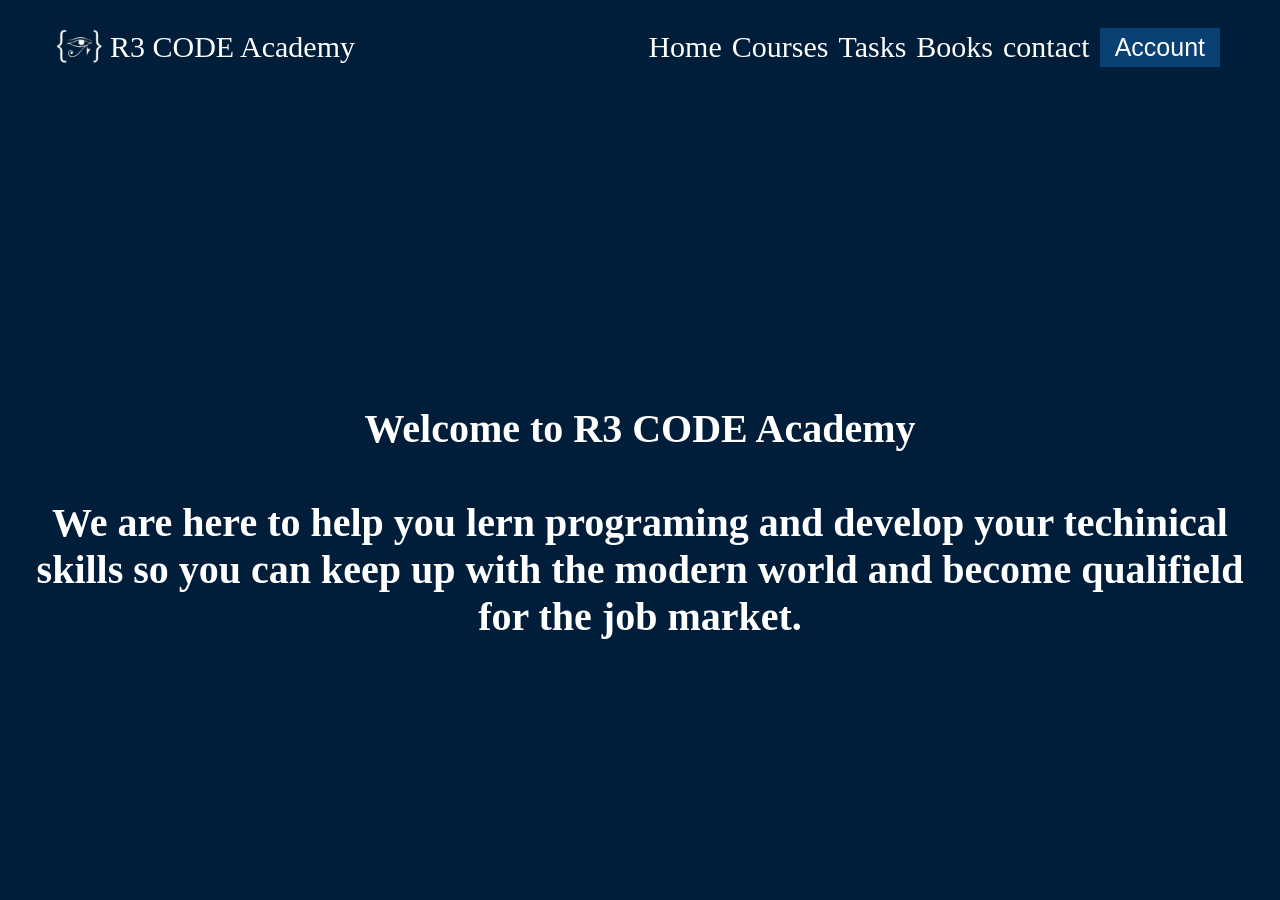
==== HTML/index.html @ 92462813 "Update styles and improve navigation button size" ====
<!DOCTYPE html>
<html lang="en">

<head>
    <meta charset="UTF-8">
    <meta name="viewport" content="width=device-width, initial-scale=1.0">
    <link rel="stylesheet" href="/CSS/style.css">
    <link rel="stylesheet" href="https://fonts.googleapis.com/css2?family=Material+Symbols+Outlined" />
    <title>R3 CODE Academy</title>
</head>

<body>

    <header>
        <div class="one">
            <img src="/images/logo.png" alt="logo" class="logo">
            <p>R3 CODE Academy</p>
        </div>

        <nav>
            <button class="menu"><span class="material-symbols-outlined" style="font-size: 50px;">
menu
</span></button>
            <a href="index.html">Home</a>
            <a href="#">Courses</a>
            <a href="#">Tasks</a>
            <a href="#">Books</a>
            <a href="#">contact</a>

            <div class="account">
                <button class="account-btn">Account</button>

                <div class="dropdown">
                    <a href="login.html" class="borderAccount">Log in</a>
                    <a href="signup.html">Sign up</a>
                </div>
            </div>

        </nav>
    </header>

    <section class="hero">
        <P>

        </P>

        <P>
            Welcome to R3 CODE Academy<br> <br>We are here to help you lern programing and develop your techinical skills
            so you can keep up with the modern world and become qualifield for the job market.
        </P>
    </section>

    <script src="/JavaScript/main.js"></script>
</body>

</html>
---- CSS/style.css ----
body{
    background-color: #001D39;
    height: 100vh;
    display: flex;
    flex-wrap: wrap;
    align-items: flex-start;
    justify-content: center;
    margin: 0;
}

header{
    display: flex;
    color:white;
    font-size: 30px;
    align-items: center;
    justify-content: space-between;
    margin-right: 50PX;
    margin-left: 50PX;
    width: 100vw;
}
.logo{
    width: 60px;
    height: 60px;
}

header nav a{
        text-decoration: none;
        color: white;
        font-size: 30px;
        margin-left:10px ;
}
.one{
    display: flex;
    align-items: center;

}
header nav a:hover{
    color: #7BB8E9;
}
.hero{
    display: flex;
    color:white;
    font-size: 40px;
    font-weight: bold;
    justify-content: center;
    flex-wrap: wrap;
    text-align: center;
    margin: 0px 30px 30px ;
    align-content: center;
}

nav{
    display: flex;
    align-items: center;
}
.menu{
    background-color: #001D39;
    border: none;
    cursor: pointer;
    display: none;
}
.material-symbols-outlined{
    color: white;

}
.account{
    position: relative;
}
.account-btn{
    background:#0A4174;
    color: white;
    font-size: 25px;
    border:none;
    padding: 5px 15px;
    cursor:pointer;
    margin: 10px;
    border-radius: 2%;
}

.dropdown{
    position:absolute;
    top:52px;
    right: 10px;
    background:#49769F;
    width: 120px;
    display:none;
    flex-direction:column;
}

.dropdown a{
    display: block;
    font-size: 25px;
    padding:10px 15px;
    text-decoration:none;
    color:white;

}

.borderAccount{
    border-bottom: 2px solid #001D39;
    margin-left: 0;
}

.account:hover .dropdown{
    display:flex;
}
@media (max-width: 1000px){
    .menu{
        display: flex;
    }
    header nav a{
        display: none;
    }
}
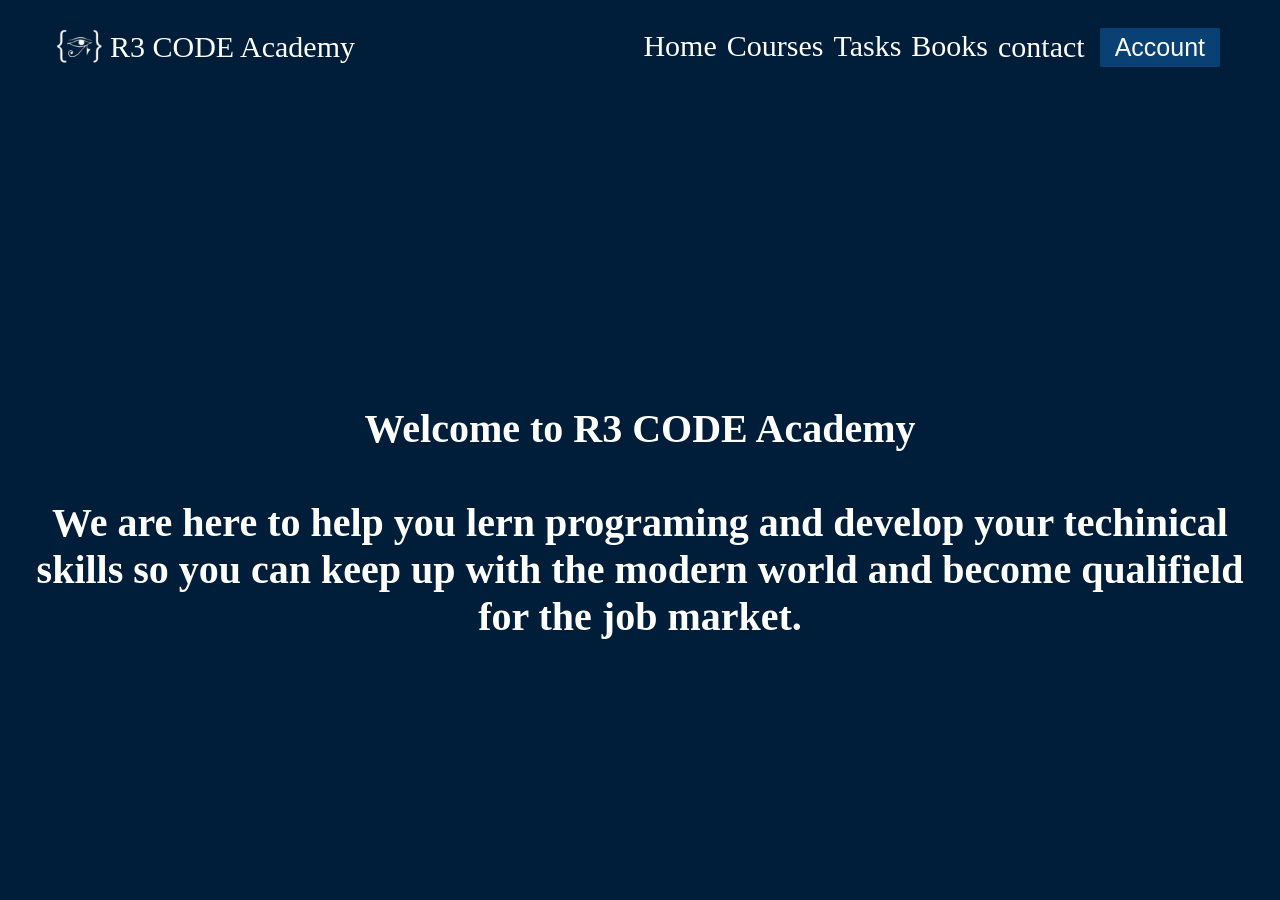
==== commit c67330ef: "Refactor navigation menu and add toggle functionality" ====
--- a/HTML/index.html
+++ b/HTML/index.html
@@ -12,45 +12,67 @@
 <body>
 
     <header>
+
         <div class="one">
             <img src="/images/logo.png" alt="logo" class="logo">
             <p>R3 CODE Academy</p>
         </div>
 
         <nav>
-            <button class="menu"><span class="material-symbols-outlined" style="font-size: 50px;">
-menu
-</span></button>
-            <a href="index.html">Home</a>
-            <a href="#">Courses</a>
-            <a href="#">Tasks</a>
-            <a href="#">Books</a>
-            <a href="#">contact</a>
+
+            <div id="menu">
+
+                <button id="menuButton" class="menu">
+
+                    <span class="material-symbols-outlined" style="font-size: 60px;">
+                        menu
+                    </span>
+
+                </button>
+
+                <div id="menuLinks">
+
+                    <a href="index.html" class="borderAccount">Home</a>
+                    <a href="#" class="borderAccount">Courses</a>
+                    <a href="#" class="borderAccount">Tasks</a>
+                    <a href="#" class="borderAccount">Books</a>
+                    <a href="#">contact</a>
+
+                </div>
+
+            </div>
 
             <div class="account">
+
                 <button class="account-btn">Account</button>
 
                 <div class="dropdown">
+
                     <a href="login.html" class="borderAccount">Log in</a>
                     <a href="signup.html">Sign up</a>
+
                 </div>
+
             </div>
 
         </nav>
+
     </header>
 
     <section class="hero">
+
+        <P></P>
+
         <P>
-
+            Welcome to R3 CODE Academy<br> <br>We are here to help you lern programing and develop your techinical
+            skills
+            so you can keep up with the modern world and become qualifield for the job market.
         </P>
 
-        <P>
-            Welcome to R3 CODE Academy<br> <br>We are here to help you lern programing and develop your techinical skills
-            so you can keep up with the modern world and become qualifield for the job market.
-        </P>
     </section>
 
     <script src="/JavaScript/main.js"></script>
+
 </body>
 
 </html>
--- a/CSS/style.css
+++ b/CSS/style.css
@@ -1,3 +1,7 @@
+/* ======================
+    Layout
+====================== */
+
 body{
     background-color: #001D39;
     height: 100vh;
@@ -8,9 +12,13 @@
     margin: 0;
 }
 
+/* ======================
+    Header
+====================== */
+
 header{
     display: flex;
-    color:white;
+    color: white;
     font-size: 30px;
     align-items: center;
     justify-content: space-between;
@@ -18,82 +26,103 @@
     margin-left: 50PX;
     width: 100vw;
 }
+
 .logo{
     width: 60px;
     height: 60px;
 }
 
-header nav a{
-        text-decoration: none;
-        color: white;
-        font-size: 30px;
-        margin-left:10px ;
-}
 .one{
     display: flex;
     align-items: center;
+}
 
-}
-header nav a:hover{
-    color: #7BB8E9;
-}
-.hero{
-    display: flex;
-    color:white;
-    font-size: 40px;
-    font-weight: bold;
-    justify-content: center;
-    flex-wrap: wrap;
-    text-align: center;
-    margin: 0px 30px 30px ;
-    align-content: center;
-}
+/* ======================
+    Navigation
+====================== */
 
 nav{
     display: flex;
     align-items: center;
 }
+
+header nav a{
+    text-decoration: none;
+    color: white;
+    font-size: 30px;
+    margin-left: 10px;
+}
+
+header nav a:hover{
+    color: #7BB8E9;
+}
+
+/* ======================
+    Menu
+====================== */
+
 .menu{
     background-color: #001D39;
     border: none;
     cursor: pointer;
     display: none;
 }
+
+#menu{
+    position: relative;
+}
+
+#menuLinks{
+    display: flex;
+    align-items: center;
+    justify-content: center;
+}
+
+#menuLinks a{
+    padding: 5px;
+    margin: 0;
+    text-align: center;
+}
+
 .material-symbols-outlined{
     color: white;
+}
 
-}
+/* ======================
+    Account Dropdown
+====================== */
+
 .account{
     position: relative;
 }
+
 .account-btn{
-    background:#0A4174;
+    background: #0A4174;
     color: white;
     font-size: 25px;
-    border:none;
+    border: none;
     padding: 5px 15px;
-    cursor:pointer;
+    cursor: pointer;
     margin: 10px;
     border-radius: 2%;
 }
 
 .dropdown{
-    position:absolute;
-    top:52px;
+    position: absolute;
+    top: 52px;
     right: 10px;
-    background:#49769F;
+    background: #49769F;
     width: 120px;
-    display:none;
-    flex-direction:column;
+    display: none;
+    flex-direction: column;
 }
 
 .dropdown a{
     display: block;
     font-size: 25px;
-    padding:10px 15px;
-    text-decoration:none;
-    color:white;
-
+    padding: 10px 15px;
+    text-decoration: none;
+    color: white;
 }
 
 .borderAccount{
@@ -102,13 +131,56 @@
 }
 
 .account:hover .dropdown{
-    display:flex;
+    display: flex;
 }
+
+/* ======================
+    Hero Section
+====================== */
+
+.hero{
+    display: flex;
+    color: white;
+    font-size: 40px;
+    font-weight: bold;
+    justify-content: center;
+    flex-wrap: wrap;
+    text-align: center;
+    margin: 0px 30px 30px;
+    align-content: center;
+}
+
+/* ======================
+    Menu Toggle Class
+====================== */
+
+.showMenu{
+    display: flex !important;
+}
+
+/* ======================
+    Responsive
+====================== */
+
 @media (max-width: 1000px){
+
     .menu{
         display: flex;
     }
-    header nav a{
+
+    #menuLinks{
         display: none;
+        flex-direction: column;
+        position: absolute;
+        width: 110px;
+        flex-wrap: wrap;
+        background-color: #49769F;
+        top: 52px;
+        right: 12px;
     }
+
+    #menuLinks a{
+        width: 100%;
+    }
+
 }
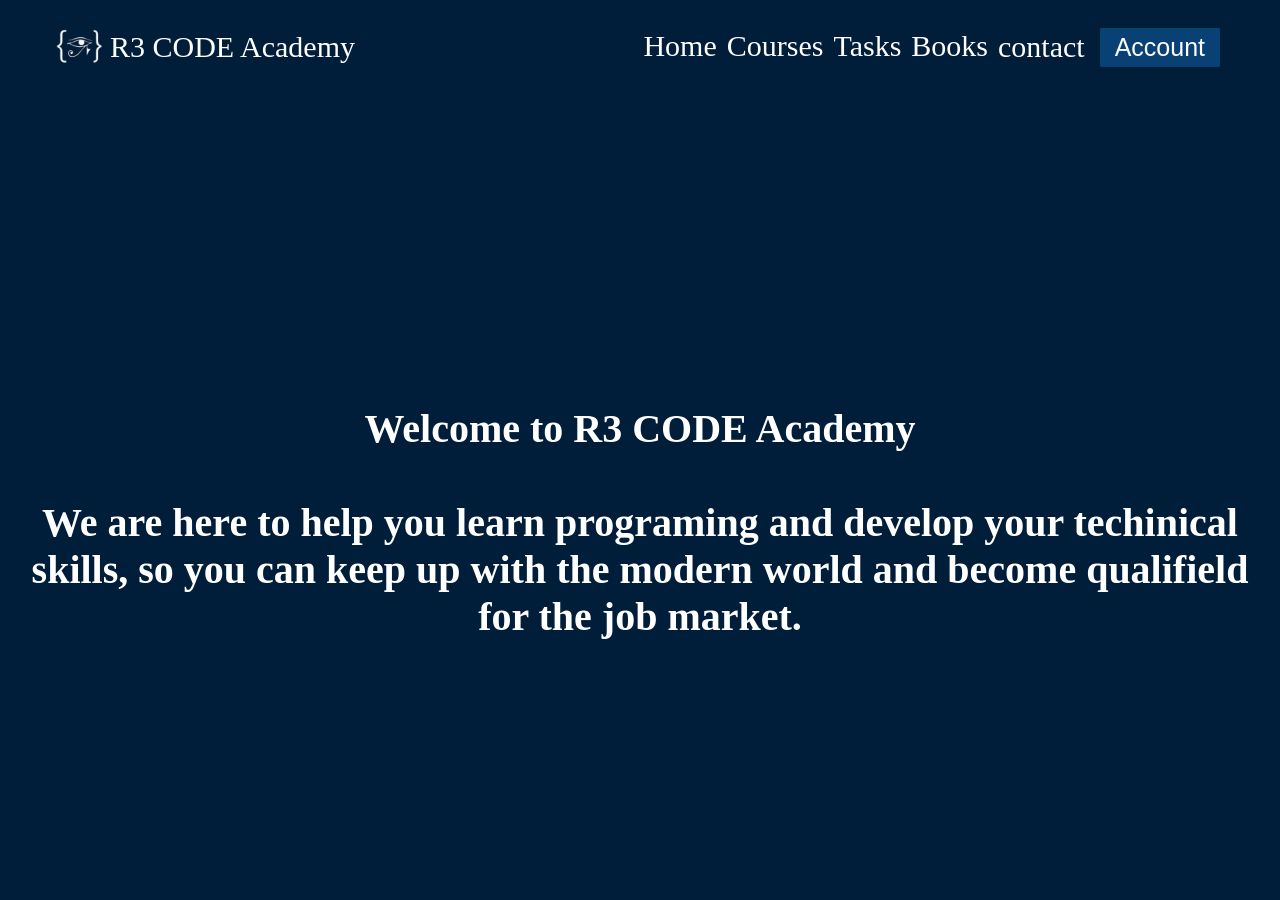
==== commit f2cb4ed5: "Refactor code structure for improved readability and maintainability" ====
--- a/HTML/index.html
+++ b/HTML/index.html
@@ -64,8 +64,8 @@
         <P></P>
 
         <P>
-            Welcome to R3 CODE Academy<br> <br>We are here to help you lern programing and develop your techinical
-            skills
+            Welcome to R3 CODE Academy<br> <br>We are here to help you learn programing and develop your techinical
+            skills,
             so you can keep up with the modern world and become qualifield for the job market.
         </P>
 
--- a/CSS/style.css
+++ b/CSS/style.css
@@ -12,6 +12,9 @@
     margin: 0;
 }
 
+body::-webkit-scrollbar{
+    display: none;
+}
 /* ======================
     Header
 ====================== */
@@ -139,6 +142,7 @@
 ====================== */
 
 .hero{
+
     display: flex;
     color: white;
     font-size: 40px;
@@ -148,6 +152,7 @@
     text-align: center;
     margin: 0px 30px 30px;
     align-content: center;
+    height: 700px;
 }
 
 /* ======================
@@ -157,6 +162,7 @@
 .showMenu{
     display: flex !important;
 }
+
 
 /* ======================
     Responsive
@@ -183,4 +189,149 @@
         width: 100%;
     }
 
-}+}
+
+/* ======================
+    log in page
+====================== */
+.loginF{
+    background-color: rgba(0, 0, 0, 0.0);
+    border: 1px white solid;
+    height: 500px;
+    width: 400px;
+    color: white;
+    display: flex;
+    align-items: center;
+    justify-content: center;
+    flex-direction: column;
+    border-radius: 10%;
+    position: relative;
+    }
+
+.loginF p{
+
+    font-size:40px;
+    font-weight: bolder;
+    padding: 0;
+    margin: 0 0 30px 0;
+    
+}
+.loginF input{
+    background-color: rgba(0, 0, 0, 0);
+    border: 2px white solid ;
+    border-radius: 30px;
+    font-size: 25px;
+    width: 320px;
+    height: 40px;
+    margin: 0 0 30px 0;
+}
+
+.loginF .btn{
+    display: flex;
+    align-items: center;
+    justify-content: center;
+    border-radius: 30px;
+    width: 320px;
+    height: 40px;
+
+    background-color: white;
+        margin: 0 0 30px 0;
+}
+.loginF .btn a{
+    text-decoration: none;
+        color: black;
+            font-size: 25px;
+                        width: 100%;
+            display: flex;
+            align-items: center;
+            justify-content: center;
+
+}
+.loginF .lastbtn{
+    margin: 0 0 55px 0;
+}
+
+
+#forget{
+    color: white;
+    font-size: 20px;
+    text-decoration: none;
+    position: absolute;
+    bottom: 55px;
+    padding: 0;
+    margin: 0 0 0 0
+
+}
+
+
+/* ======================
+    singup
+====================== */
+.singupF{
+    background-color: rgba(0, 0, 0, 0.0);
+    border: 1px white solid;
+    height: 600px;
+    width: 400px;
+    color: white;
+    display: flex;
+    flex-direction: column;
+    align-items: center;
+    justify-content: flex-end;
+    border-radius: 10%;
+    position: relative;
+    }
+
+.singupF p{
+
+    font-size:40px;
+    font-weight: bolder;
+    padding: 0;
+    margin: 0 0 30px 0;
+    
+}
+.singupF input{
+    background-color: rgba(0, 0, 0, 0);
+    border: 2px white solid ;
+    border-radius: 30px;
+    font-size: 25px;
+    width: 320px;
+    height: 40px;
+    margin: 0 0 30px 0;
+}
+
+.singupF button{
+    margin: 0;
+    color: rgb(0, 0, 0);
+    background-color: white;
+    border: none;
+    border-radius: 30px;
+    font-size: 25px;
+    width: 320px;
+    height: 40px;
+}
+
+
+.singupF .btn{
+    display: flex;
+    align-items: center;
+    justify-content: center;
+    border-radius: 30px;
+    width: 320px;
+    height: 40px;
+
+    background-color: white;
+        margin: 0 0 30px 0;
+}
+.singupF .btn a{
+    text-decoration: none;
+        color: black;
+            font-size: 25px;
+            width: 100%;
+            display: flex;
+            align-items: center;
+            justify-content: center;
+
+}
+.singupF .lastbtn{
+    margin: 0 0 55px 0;
+}
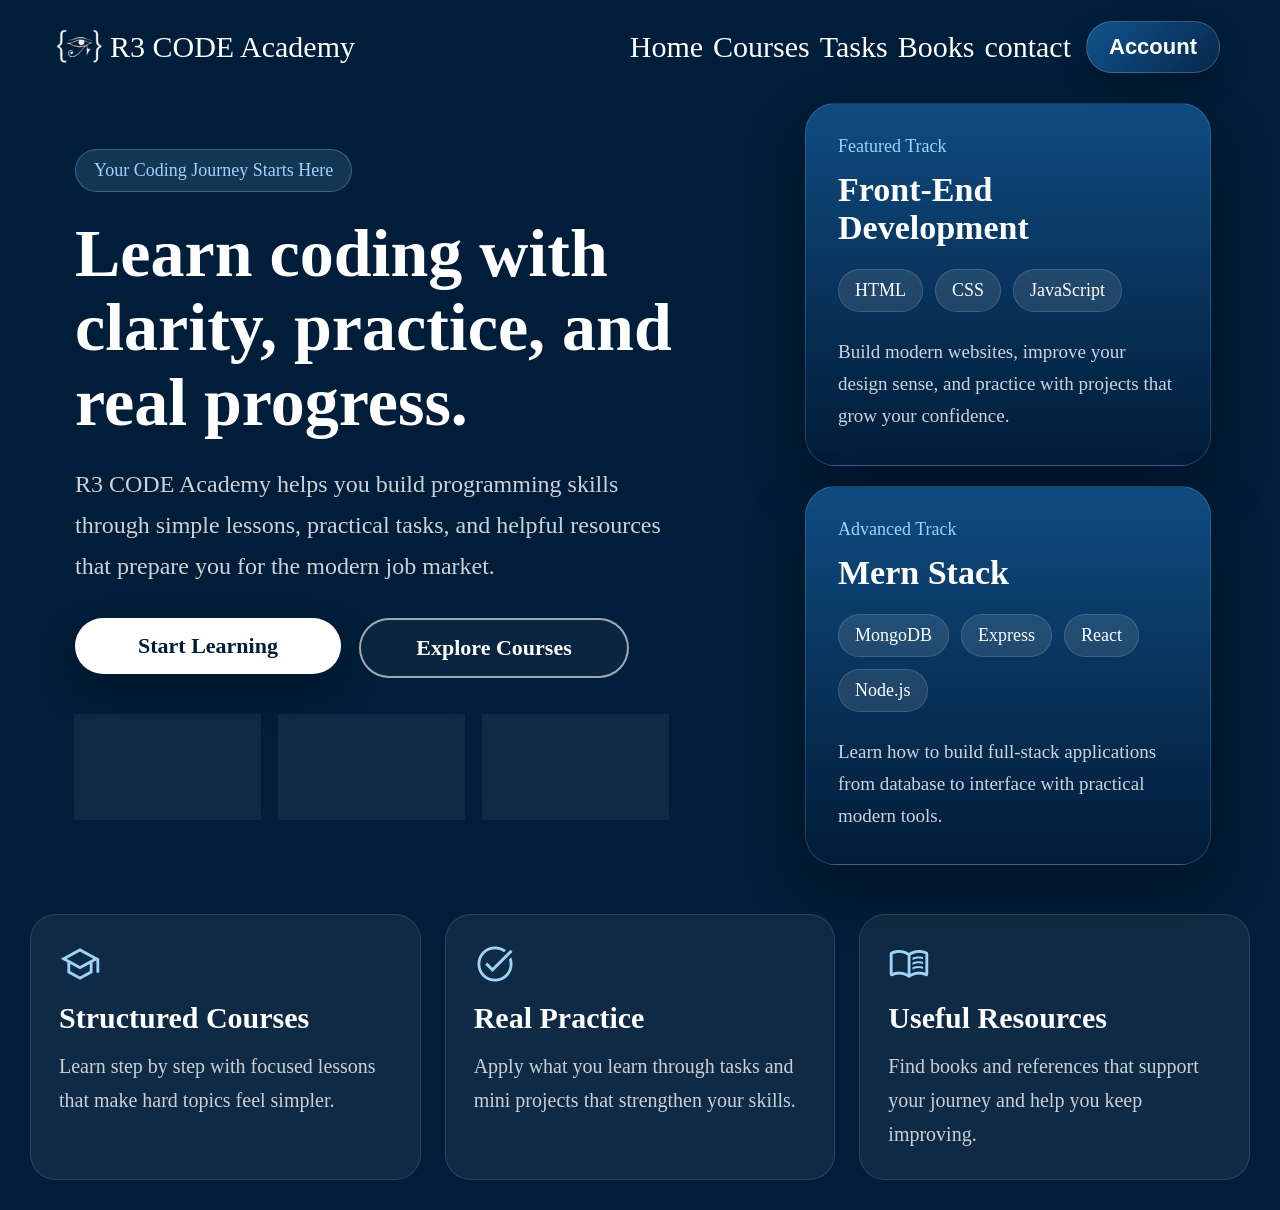
==== commit e727d136: "Enhance UI with new hero section, improved dropdown functionality, and password visibility toggle" ====
--- a/HTML/index.html
+++ b/HTML/index.html
@@ -60,19 +60,87 @@
     </header>
 
     <section class="hero">
+        <div class="hero-text">
+            <span class="hero-badge">Your Coding Journey Starts Here</span>
+            <h1>Learn coding with clarity, practice, and real progress.</h1>
+            <p>
+                R3 CODE Academy helps you build programming skills through simple lessons,
+                practical tasks, and helpful resources that prepare you for the modern job market.
+            </p>
 
-        <P></P>
+            <div class="hero-actions">
+                <a href="signup.html" class="hero-btn primary-btn">Start Learning</a>
+                <a href="#" class="hero-btn secondary-btn">Explore Courses</a>
+            </div>
 
-        <P>
-            Welcome to R3 CODE Academy<br> <br>We are here to help you learn programing and develop your techinical
-            skills,
-            so you can keep up with the modern world and become qualifield for the job market.
-        </P>
+            <div class="hero-stats">
+                <div class="stat-card">
+                    <h2>20+</h2>
+                    <span>Courses</span>
+                </div>
+                <div class="stat-card">
+                    <h2>100+</h2>
+                    <span>Tasks</span>
+                </div>
+                <div class="stat-card">
+                    <h2>24/7</h2>
+                    <span>Learning</span>
+                </div>
+            </div>
+        </div>
 
+        <div class="hero-cards">
+            <div class="hero-card">
+                <p class="card-label">Featured Track</p>
+                <h3>Front-End Development</h3>
+                <div class="track-list">
+                    <span>HTML</span>
+                    <span>CSS</span>
+                    <span>JavaScript</span>
+                </div>
+                <p class="card-copy">
+                    Build modern websites, improve your design sense, and practice with projects that grow your confidence.
+                </p>
+            </div>
+
+            <div class="hero-card">
+                <p class="card-label">Advanced Track</p>
+                <h3>Mern Stack</h3>
+                <div class="track-list">
+                    <span>MongoDB</span>
+                    <span>Express</span>
+                    <span>React</span>
+                    <span>Node.js</span>
+                </div>
+                <p class="card-copy">
+                    Learn how to build full-stack applications from database to interface with practical modern tools.
+                </p>
+            </div>
+        </div>
+    </section>
+
+    <section class="features">
+        <div class="feature-card">
+            <span class="material-symbols-outlined">school</span>
+            <h3>Structured Courses</h3>
+            <p>Learn step by step with focused lessons that make hard topics feel simpler.</p>
+        </div>
+
+        <div class="feature-card">
+            <span class="material-symbols-outlined">task_alt</span>
+            <h3>Real Practice</h3>
+            <p>Apply what you learn through tasks and mini projects that strengthen your skills.</p>
+        </div>
+
+        <div class="feature-card">
+            <span class="material-symbols-outlined">menu_book</span>
+            <h3>Useful Resources</h3>
+            <p>Find books and references that support your journey and help you keep improving.</p>
+        </div>
     </section>
 
     <script src="/JavaScript/main.js"></script>
 
 </body>
 
-</html>+</html>
--- a/CSS/style.css
+++ b/CSS/style.css
@@ -28,6 +28,8 @@
     margin-right: 50PX;
     margin-left: 50PX;
     width: 100vw;
+    position: relative;
+    z-index: 50;
 }
 
 .logo{
@@ -97,44 +99,78 @@
 
 .account{
     position: relative;
+    z-index: 80;
 }
 
 .account-btn{
-    background: #0A4174;
-    color: white;
-    font-size: 25px;
-    border: none;
-    padding: 5px 15px;
+    background: linear-gradient(135deg, rgba(18, 87, 146, 0.95), rgba(6, 40, 75, 0.95));
+    color: white;
+    font-size: 22px;
+    font-weight: 600;
+    border: 1px solid rgba(255, 255, 255, 0.18);
+    padding: 12px 22px;
     cursor: pointer;
     margin: 10px;
-    border-radius: 2%;
+    border-radius: 999px;
+    box-shadow: 0 12px 30px rgba(0, 0, 0, 0.18);
+    transition: transform 0.25s ease, box-shadow 0.25s ease, background 0.25s ease;
+}
+
+.account-btn:hover{
+    transform: translateY(-2px);
+    box-shadow: 0 18px 34px rgba(0, 0, 0, 0.24);
 }
 
 .dropdown{
     position: absolute;
-    top: 52px;
+    top: 66px;
     right: 10px;
-    background: #49769F;
-    width: 120px;
-    display: none;
+    min-width: 0;
+    width: max-content;
+    padding: 10px;
+    background: rgba(10, 44, 79, 0.92);
+    border: 1px solid rgba(255, 255, 255, 0.12);
+    border-radius: 20px;
+    box-shadow: 0 24px 50px rgba(0, 0, 0, 0.28);
     flex-direction: column;
+    gap: 6px;
+    display: flex;
+    opacity: 0;
+    visibility: hidden;
+    transform: translateY(12px);
+    transition: opacity 0.25s ease, transform 0.25s ease, visibility 0.25s ease;
+    backdrop-filter: blur(12px);
+    z-index: 120;
 }
 
 .dropdown a{
-    display: block;
-    font-size: 25px;
-    padding: 10px 15px;
-    text-decoration: none;
-    color: white;
+    display: flex;
+    align-items: center;
+    justify-content: center;
+    font-size: 20px;
+    padding: 10px;
+    text-decoration: none;
+    color: white;
+    border-radius: 14px;
+    text-align: center;
+    transition: background-color 0.2s ease, color 0.2s ease, transform 0.2s ease;
 }
 
 .borderAccount{
-    border-bottom: 2px solid #001D39;
+    border-bottom: none;
     margin-left: 0;
 }
 
-.account:hover .dropdown{
-    display: flex;
+.dropdown a:hover{
+    background-color: rgba(255, 255, 255, 0.08);
+    color: #9fd3fb;
+    transform: translateX(-2px);
+}
+
+.dropdown.showDropdown{
+    opacity: 1;
+    visibility: visible;
+    transform: translateY(0);
 }
 
 /* ======================
@@ -142,17 +178,202 @@
 ====================== */
 
 .hero{
-
-    display: flex;
-    color: white;
-    font-size: 40px;
+    display: flex;
+    align-items: center;
+    justify-content: space-around;
+    gap: 40px;
+    width: min(1200px, calc(100% - 60px));
+    min-height: calc(100vh - 120px);
+    margin: 0 30px 40px;
+    color: white;
+    position: relative;
+}
+
+.hero-text{
+    flex: 1 1 620px;
+    max-width: 620px;
+}
+
+.hero-cards{
+    flex: 0 1 340px;
+    width: 100%;
+    display: flex;
+    flex-direction: column;
+    gap: 20px;
+    margin-right: 60px;
+}
+
+.hero-badge{
+    display: inline-block;
+    padding: 10px 18px;
+    border-radius: 999px;
+    background-color: rgba(123, 184, 233, 0.16);
+    border: 1px solid rgba(123, 184, 233, 0.35);
+    color: #9fd3fb;
+    font-size: 18px;
+    margin-bottom: 24px;
+}
+
+.hero-text h1{
+    font-size: 68px;
+    line-height: 1.1;
+    margin: 0 0 24px;
+}
+
+.hero-text p{
+    font-size: 24px;
+    line-height: 1.7;
+    color: rgba(255, 255, 255, 0.8);
+    margin: 0 0 32px;
+}
+
+.hero-actions{
+    display: flex;
+    flex-wrap: wrap;
+    gap: 18px;
+    margin-bottom: 36px;
+}
+
+.hero-btn{
+    display: inline-flex;
+    align-items: center;
+    justify-content: center;
+    min-width: 210px;
+    height: 56px;
+    padding: 0 28px;
+    border-radius: 999px;
+    text-decoration: none;
+    font-size: 22px;
     font-weight: bold;
-    justify-content: center;
+    transition: transform 0.25s ease, box-shadow 0.25s ease, background-color 0.25s ease;
+}
+
+.hero-btn:hover{
+    transform: translateY(-4px);
+}
+
+.primary-btn{
+    background-color: white;
+    color: #001D39;
+    box-shadow: 0 18px 40px rgba(0, 0, 0, 0.22);
+}
+
+.secondary-btn{
+    border: 2px solid rgba(255, 255, 255, 0.6);
+    color: white;
+    background-color: rgba(255, 255, 255, 0.04);
+}
+
+.hero-stats{
+    display: flex;
     flex-wrap: wrap;
-    text-align: center;
-    margin: 0px 30px 30px;
-    align-content: center;
-    height: 700px;
+    gap: 18px;
+}
+
+.stat-card{
+    min-width: 140px;
+    padding: 18px 22px;
+    border-radius: 22px;
+    background-color: rgba(255, 255, 255, 0.06);
+    border: 1px solid rgba(255, 255, 255, 0.12);
+    backdrop-filter: blur(6px);
+}
+
+.stat-card h2{
+    margin: 0 0 8px;
+    font-size: 34px;
+}
+
+.stat-card span{
+    color: #9fd3fb;
+    font-size: 18px;
+}
+
+.hero-card{
+    width: 100%;
+    padding: 32px;
+    border-radius: 30px;
+    background: linear-gradient(180deg, rgba(16, 78, 133, 0.95), rgba(1, 28, 56, 0.96));
+    border: 1px solid rgba(255, 255, 255, 0.14);
+    box-shadow: 0 24px 60px rgba(0, 0, 0, 0.3);
+    color: white;
+    transition: transform 0.3s ease, box-shadow 0.3s ease;
+}
+
+.hero-card:hover,
+.feature-card:hover{
+    transform: translateY(-8px);
+    box-shadow: 0 24px 60px rgba(0, 0, 0, 0.28);
+}
+
+.card-label{
+    color: #9fd3fb;
+    font-size: 18px;
+    margin: 0 0 14px;
+}
+
+.hero-card h3{
+    font-size: 34px;
+    margin: 0 0 22px;
+}
+
+.track-list{
+    display: flex;
+    flex-wrap: wrap;
+    gap: 12px;
+    margin-bottom: 24px;
+}
+
+.track-list span{
+    padding: 10px 16px;
+    border-radius: 999px;
+    background-color: rgba(255, 255, 255, 0.1);
+    border: 1px solid rgba(255, 255, 255, 0.14);
+    font-size: 18px;
+}
+
+.card-copy{
+    font-size: 19px;
+    line-height: 1.7;
+    color: rgba(255, 255, 255, 0.8);
+    margin: 0;
+}
+
+.features{
+    width: calc(100% - 60px);
+    margin: 0 30px 60px;
+    display: flex;
+    flex-wrap: wrap;
+    gap: 24px;
+}
+
+.feature-card{
+    flex: 1 1 260px;
+    padding: 28px;
+    margin-bottom: 30px;
+    border-radius: 26px;
+    color: white;
+    background-color: rgba(255, 255, 255, 0.06);
+    border: 1px solid rgba(255, 255, 255, 0.12);
+    transition: transform 0.3s ease, box-shadow 0.3s ease;
+}
+
+.feature-card .material-symbols-outlined{
+    font-size: 42px;
+    color: #9fd3fb;
+    margin-bottom: 16px;
+}
+
+.feature-card h3{
+    font-size: 30px;
+    margin: 0 0 14px;
+}
+
+.feature-card p{
+    font-size: 20px;
+    line-height: 1.7;
+    color: rgba(255, 255, 255, 0.78);
+    margin: 0;
 }
 
 /* ======================
@@ -170,30 +391,220 @@
 
 @media (max-width: 1000px){
 
+    header{
+        margin-right: 24px;
+        margin-left: 24px;
+    }
+
     .menu{
         display: flex;
     }
 
     #menuLinks{
-        display: none;
+        display: flex;
         flex-direction: column;
         position: absolute;
-        width: 110px;
+        width: max-content;
+        min-width: 0;
         flex-wrap: wrap;
-        background-color: #49769F;
-        top: 52px;
+        padding: 10px;
+        gap: 6px;
+        background: rgba(10, 44, 79, 0.92);
+        border: 1px solid rgba(255, 255, 255, 0.12);
+        border-radius: 20px;
+        box-shadow: 0 24px 50px rgba(0, 0, 0, 0.28);
+        top: 66px;
         right: 12px;
+        opacity: 0;
+        visibility: hidden;
+        transform: translateY(12px);
+        transition: opacity 0.25s ease, transform 0.25s ease, visibility 0.25s ease;
+        backdrop-filter: blur(12px);
     }
 
     #menuLinks a{
+        width: auto;
+        display: flex;
+        align-items: center;
+        justify-content: center;
+        font-size: 20px;
+        padding: 10px;
+        border-radius: 14px;
+        text-align: center;
+        transition: background-color 0.2s ease, color 0.2s ease, transform 0.2s ease;
+    }
+
+    #menuLinks a:hover{
+        background-color: rgba(255, 255, 255, 0.08);
+        color: #9fd3fb;
+        transform: translateX(-2px);
+    }
+
+    .showMenu{
+        opacity: 1 !important;
+        visibility: visible !important;
+        transform: translateY(0) !important;
+    }
+
+    .hero{
+        min-height: auto;
+        margin: 10px 24px 36px;
+    }
+
+    .hero-text h1{
+        font-size: 48px;
+    }
+
+    .hero-text p{
+        font-size: 21px;
+    }
+
+    .hero-cards{
         width: 100%;
     }
 
+    .features{
+        width: calc(100% - 48px);
+        margin: 0 24px 50px;
+    }
+
+}
+
+@media (max-width: 700px){
+
+    header{
+        font-size: 22px;
+    }
+
+    .logo{
+        width: 48px;
+        height: 48px;
+    }
+
+    .hero{
+        width: calc(100% - 32px);
+        margin: 10px 16px 28px;
+        gap: 28px;
+    }
+
+    .hero-badge{
+        font-size: 15px;
+    }
+
+    .hero-text h1{
+        font-size: 38px;
+    }
+
+    .hero-text p{
+        font-size: 18px;
+    }
+
+    .hero-btn{
+        width: 100%;
+        min-width: 0;
+        font-size: 20px;
+    }
+
+    .stat-card{
+        width: 100%;
+    }
+
+    .hero-cards{
+        width: 100%;
+    }
+
+    .hero-card{
+        padding: 24px;
+    }
+
+    .hero-card h3{
+        font-size: 28px;
+    }
+
+    .features{
+        width: calc(100% - 32px);
+        margin: 0 16px 40px;
+    }
+
 }
 
 /* ======================
     log in page
 ====================== */
+input::placeholder{
+    color: rgba(255, 255, 255, 0.72);
+}
+
+.loginF input,
+.singupF input,
+.reserPassword input,
+.otp input,
+.newPassword input,
+.passwords {
+    width: 320px;
+    height: 52px;
+    border: 2px solid rgba(255, 255, 255, 0.9);
+    border-radius: 30px;
+    box-sizing: border-box;
+    background-color: rgba(255, 255, 255, 0.05);
+    color: white;
+    font-size: 22px;
+    transition: border-color 0.25s ease, box-shadow 0.25s ease, background-color 0.25s ease;
+}
+
+.loginF input,
+.singupF input,
+.reserPassword input,
+.otp input,
+.newPassword input {
+    margin: 0 0 30px 0;
+    padding: 0 20px;
+    outline: none;
+}
+
+.loginF input:focus,
+.singupF input:focus,
+.reserPassword input:focus,
+.otp input:focus,
+.newPassword input:focus,
+.passwords:focus-within {
+    border-color: #7BB8E9;
+    background-color: rgba(255, 255, 255, 0.09);
+    box-shadow: 0 0 0 4px rgba(123, 184, 233, 0.18);
+}
+
+.passwords {
+    display: flex;
+    align-items: center;
+    position: relative;
+    margin: 0 0 30px 0;
+    overflow: hidden;
+}
+
+.passwords input {
+    width: 100%;
+    height: 100%;
+    border: none !important;
+    box-shadow: none !important;
+    background: transparent;
+    margin: 0;
+    padding: 0 52px 0 20px;
+    color: white;
+    font-size: 22px;
+    outline: none;
+    font-family: inherit;
+    text-indent: 0;
+    line-height: 52px;
+}
+
+.passwords .material-symbols-outlined {
+    position: absolute;
+    right: 16px;
+    font-size: 28px;
+    color: rgba(255, 255, 255, 0.85);
+    cursor: pointer;
+}
+
 .loginF{
     background-color: rgba(0, 0, 0, 0.0);
     border: 1px white solid;
@@ -217,13 +628,7 @@
     
 }
 .loginF input{
-    background-color: rgba(0, 0, 0, 0);
-    border: 2px white solid ;
-    border-radius: 30px;
-    font-size: 25px;
-    width: 320px;
-    height: 40px;
-    margin: 0 0 30px 0;
+    text-align: left;
 }
 
 .loginF .btn{
@@ -233,9 +638,8 @@
     border-radius: 30px;
     width: 320px;
     height: 40px;
-
     background-color: white;
-        margin: 0 0 30px 0;
+    margin: 0 0 30px 0;
 }
 .loginF .btn a{
     text-decoration: none;
@@ -290,13 +694,7 @@
     
 }
 .singupF input{
-    background-color: rgba(0, 0, 0, 0);
-    border: 2px white solid ;
-    border-radius: 30px;
-    font-size: 25px;
-    width: 320px;
-    height: 40px;
-    margin: 0 0 30px 0;
+    text-align: left;
 }
 
 .singupF button{
@@ -318,9 +716,8 @@
     border-radius: 30px;
     width: 320px;
     height: 40px;
-
     background-color: white;
-        margin: 0 0 30px 0;
+    margin: 0 0 30px 0;
 }
 .singupF .btn a{
     text-decoration: none;
@@ -335,3 +732,170 @@
 .singupF .lastbtn{
     margin: 0 0 55px 0;
 }
+/* ======================
+    reset password
+====================== */
+
+    .reserPassword{
+    background-color: rgba(0, 0, 0, 0.0);
+    border: 1px white solid;
+    height: 500px;
+    width: 400px;
+    color: white;
+    display: flex;
+    align-items: center;
+    justify-content: center;
+    flex-direction: column;
+    border-radius: 10%;
+    position: relative;
+}
+
+.reserPassword p{
+
+    font-size:40px;
+    font-weight: bolder;
+    padding: 0;
+    margin: 0 0 30px 0;
+    
+}
+.reserPassword h3{
+margin: 0 30px 30px 30px;
+text-align: center;
+}
+
+.reserPassword input{
+    text-align: left;
+}
+
+.reserPassword .btn{
+    display: flex;
+    align-items: center;
+    justify-content: center;
+    border-radius: 30px;
+    width: 320px;
+    height: 40px;
+    font-size: 25px;
+    color: black;
+    background-color: white;
+    margin: 0 0 30px 0;
+}
+.reserPassword .btn a{
+    width: 100%;
+    text-align: center;
+    text-decoration: none;
+    color: black;
+}
+/* ======================
+    otp
+====================== */
+
+    .otp{
+    background-color: rgba(0, 0, 0, 0.0);
+    border: 1px white solid;
+    height: 500px;
+    width: 400px;
+    color: white;
+    display: flex;
+    align-items: center;
+    justify-content: center;
+    flex-direction: column;
+    border-radius: 10%;
+    position: relative;
+}
+
+.otp p{
+
+    font-size:40px;
+    font-weight: bolder;
+    padding: 0;
+    margin: 0 0 30px 0;
+    
+}
+.otp h3{
+margin: 0 30px 30px 30px;
+text-align: center;
+}
+
+.otp input{
+    text-align: left;
+}
+
+.otp .btn{
+    display: flex;
+    align-items: center;
+    justify-content: center;
+    border-radius: 30px;
+    width: 320px;
+    height: 40px;
+    font-size: 25px;
+    color: black;
+    background-color: white;
+    margin: 0 0 30px 0;
+    text-align: center;
+    text-decoration: none;
+    color: black;
+}
+.otp .btn a{
+    width: 100%;
+    text-align: center;
+    text-decoration: none;
+    color: black;
+}
+/* ======================
+    newPassword
+====================== */
+
+    .newPassword{
+    background-color: rgba(0, 0, 0, 0.0);
+    border: 1px white solid;
+    height: 500px;
+    width: 400px;
+    color: white;
+    display: flex;
+    align-items: center;
+    justify-content: center;
+    flex-direction: column;
+    border-radius: 10%;
+    position: relative;
+}
+
+.newPassword p{
+
+    font-size:40px;
+    font-weight: bolder;
+    padding: 0;
+    margin: 0 0 30px 0;
+    
+}
+.newPassword h3{
+margin: 0 30px 30px 30px;
+text-align: center;
+}
+
+.newPassword input{
+    text-align: left;
+}
+
+.newPassword .btn{
+    display: flex;
+    align-items: center;
+    justify-content: center;
+    border-radius: 30px;
+    width: 320px;
+    height: 40px;
+    font-size: 25px;
+    color: black;
+    background-color: white;
+    margin: 0 0 30px 0;
+    text-align: center;
+    text-decoration: none;
+    color: black;
+}
+.newPassword  a{
+
+    text-align: center;
+    text-decoration: none;
+    color: black;
+}
+
+F0. +-
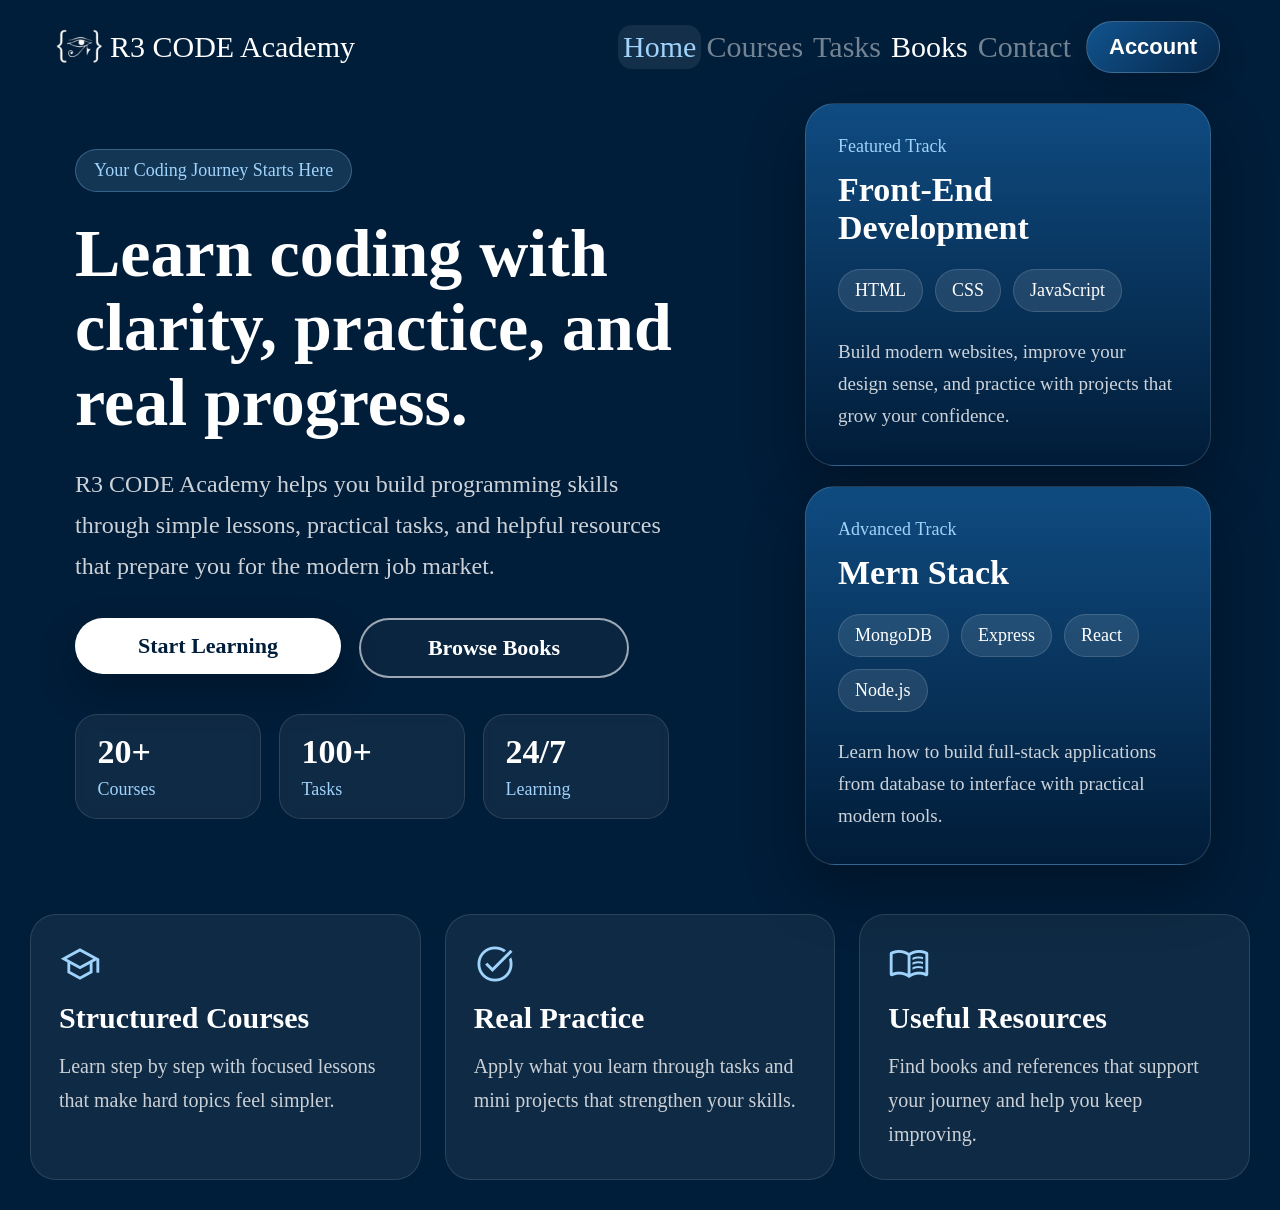
==== commit 0e8f76a0: "Refactor code structure for improved readability and maintainability" ====
--- a/HTML/index.html
+++ b/HTML/index.html
@@ -32,11 +32,11 @@
 
                 <div id="menuLinks">
 
-                    <a href="index.html" class="borderAccount">Home</a>
-                    <a href="#" class="borderAccount">Courses</a>
-                    <a href="#" class="borderAccount">Tasks</a>
-                    <a href="#" class="borderAccount">Books</a>
-                    <a href="#">contact</a>
+                    <a href="index.html" class="borderAccount nav-link is-active">Home</a>
+                    <a href="#" class="borderAccount nav-link nav-disabled" aria-disabled="true">Courses</a>
+                    <a href="#" class="borderAccount nav-link nav-disabled" aria-disabled="true">Tasks</a>
+                    <a href="books.html" class="borderAccount nav-link">Books</a>
+                    <a href="#" class="nav-link nav-disabled" aria-disabled="true">Contact</a>
 
                 </div>
 
@@ -48,8 +48,8 @@
 
                 <div class="dropdown">
 
-                    <a href="login.html" class="borderAccount">Log in</a>
-                    <a href="signup.html">Sign up</a>
+                    <a href="login.html" class="borderAccount account-link">Log in</a>
+                    <a href="signup.html" class="account-link">Sign up</a>
 
                 </div>
 
@@ -70,7 +70,7 @@
 
             <div class="hero-actions">
                 <a href="signup.html" class="hero-btn primary-btn">Start Learning</a>
-                <a href="#" class="hero-btn secondary-btn">Explore Courses</a>
+                <a href="books.html" class="hero-btn secondary-btn">Browse Books</a>
             </div>
 
             <div class="hero-stats">
--- a/CSS/style.css
+++ b/CSS/style.css
@@ -60,6 +60,23 @@
 
 header nav a:hover{
     color: #7BB8E9;
+}
+
+.nav-link,
+.account-link{
+    border-radius: 14px;
+    transition: background-color 0.2s ease, color 0.2s ease, transform 0.2s ease, opacity 0.2s ease;
+}
+
+.nav-link.is-active,
+.account-link.is-active{
+    color: #9fd3fb;
+    background-color: rgba(255, 255, 255, 0.08);
+}
+
+.nav-link.nav-disabled{
+    opacity: 0.45;
+    pointer-events: none;
 }
 
 /* ======================
@@ -898,4 +915,178 @@
     color: black;
 }
 
-F0. +-
+.loginF .btn,
+.singupF .btn,
+.reserPassword .btn,
+.otp .btn,
+.newPassword .btn{
+    display: flex;
+    align-items: center;
+    justify-content: center;
+    width: 320px;
+    height: 44px;
+    border-radius: 30px;
+    margin: 0 0 18px 0;
+    text-decoration: none;
+    font-size: 22px;
+    font-weight: 700;
+    color: #001D39;
+    background: #ffffff;
+    border: 1px solid rgba(255, 255, 255, 0.2);
+    box-shadow: 0 14px 30px rgba(0, 0, 0, 0.18);
+    transition: transform 0.2s ease, box-shadow 0.2s ease, background-color 0.2s ease, color 0.2s ease;
+}
+
+.loginF .btn:hover,
+.singupF .btn:hover,
+.reserPassword .btn:hover,
+.otp .btn:hover,
+.newPassword .btn:hover{
+    transform: translateY(-2px);
+    box-shadow: 0 18px 34px rgba(0, 0, 0, 0.24);
+}
+
+.loginF .btn.secondary-action,
+.singupF .btn.secondary-action,
+.reserPassword .btn.secondary-action,
+.otp .btn.secondary-action,
+.newPassword .btn.secondary-action{
+    background: rgba(255, 255, 255, 0.06);
+    color: white;
+    border: 1px solid rgba(255, 255, 255, 0.24);
+}
+
+.loginF .btn.secondary-action:hover,
+.singupF .btn.secondary-action:hover,
+.reserPassword .btn.secondary-action:hover,
+.otp .btn.secondary-action:hover,
+.newPassword .btn.secondary-action:hover{
+    background: rgba(255, 255, 255, 0.12);
+}
+
+/* ======================
+    Books
+====================== */
+.library{
+    background: linear-gradient(180deg, rgba(16, 78, 133, 0.95), rgba(1, 28, 56, 0.96));
+    padding: 20px;
+    border-radius: 30px;
+    border: 1px solid rgba(255, 255, 255, 0.12);
+    box-shadow: 0 18px 36px rgba(0, 0, 0, 0.22);
+    height: 230px;
+    width: 400px;
+    display: flex;
+    gap: 50px;
+    margin: 0 20px 20px 20px;
+    transition: transform 0.25s ease, box-shadow 0.25s ease;
+}
+
+.library:hover{
+    transform: translateY(-4px);
+    box-shadow: 0 24px 42px rgba(0, 0, 0, 0.28);
+}
+
+.library .book{
+    display: flex;
+    gap: 20px;
+    align-items: center;
+    width: 100%;
+}
+
+.library .book .bookCover{
+    width: 150px;
+    height: 190px;
+    padding: 10px;
+    overflow: hidden;
+    border-radius: 26px;
+    flex-shrink: 0;
+    display: flex;
+    align-items: center;
+    justify-content: center;
+    box-sizing: border-box;
+    background: linear-gradient(180deg, rgba(255, 255, 255, 0.12), rgba(255, 255, 255, 0.04));
+    border: 1px solid rgba(255, 255, 255, 0.14);
+    box-shadow: 0 16px 28px rgba(0, 0, 0, 0.25);
+}
+
+.library .book .bookCover img{
+    width: 100%;
+    height: 100%;
+    object-fit: contain;
+    display: block;
+    border-radius: 18px;
+    filter: drop-shadow(0 8px 18px rgba(0, 0, 0, 0.18));
+}
+
+.library .book .details{
+    color: #fff;
+    display: flex;
+    flex-direction: column;
+    justify-content: center;
+    min-width: 0;
+}
+
+.library .book .details h1{
+    margin: 0 0 8px 0;
+    font-size: 34px;
+    line-height: 1.05;
+}
+
+.library .book .details h2{
+    color: rgba(255, 255, 255, 0.74);
+    font-size: 18px;
+    font-weight: 500;
+    padding: 0;
+    margin: 0 0 24px 0;
+}
+
+.library .book .details > div{
+    display: flex;
+    flex-direction: column;
+    gap: 12px;
+}
+
+.library .book .details div .btn {
+    background-color: #fff;
+    margin: 0;
+    display: flex;
+    justify-content: center;
+    align-items: center;
+    width: 130px;
+    height: 38px;
+    border-radius: 30px;
+    box-shadow: 0 10px 22px rgba(0, 0, 0, 0.18);
+    transition: transform 0.2s ease, box-shadow 0.2s ease, background-color 0.2s ease;
+}
+
+.library .book .details div .btn:hover{
+    transform: translateY(-2px);
+    box-shadow: 0 14px 28px rgba(0, 0, 0, 0.24);
+    background-color: #d9efff;
+}
+
+.library .book .details div .btn a{
+    text-decoration: none;
+    width: 100%;
+    text-align:center ;
+    color: #001D39;
+    font-size: 18px;
+    font-weight: bolder;
+}
+
+@media (max-width: 520px){
+    .library{
+        width: calc(100% - 32px);
+        height: auto;
+        margin: 0 16px 20px 16px;
+    }
+
+    .library .book{
+        flex-direction: column;
+        text-align: center;
+    }
+
+    .library .book .details > div{
+        align-items: center;
+    }
+}
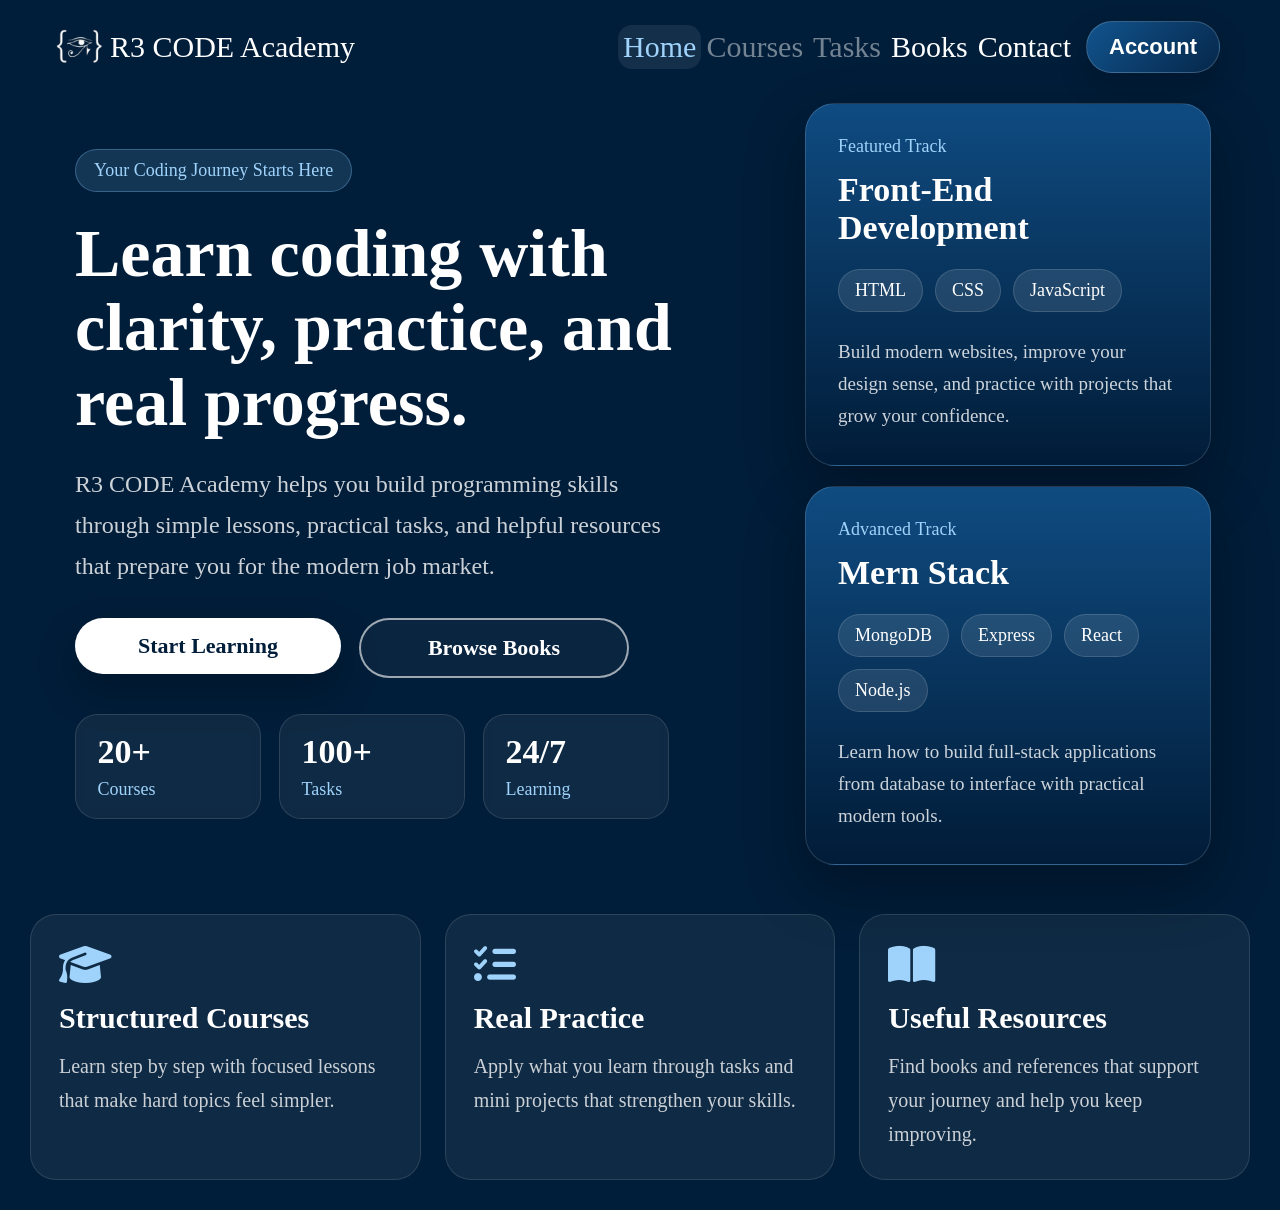
==== commit ffed55e6: "Refactor navigation icons and add contact page with responsive design" ====
--- a/HTML/index.html
+++ b/HTML/index.html
@@ -5,7 +5,9 @@
     <meta charset="UTF-8">
     <meta name="viewport" content="width=device-width, initial-scale=1.0">
     <link rel="stylesheet" href="/CSS/style.css">
-    <link rel="stylesheet" href="https://fonts.googleapis.com/css2?family=Material+Symbols+Outlined" />
+    <link rel="stylesheet" href="https://cdnjs.cloudflare.com/ajax/libs/font-awesome/6.7.2/css/all.min.css"
+        integrity="sha512-Evv84Mr4kqVGRNSgIGL/F/aIDqQb7xQ2vcrdIwxfjThSH8CSR7PBEakCr51Ck+w+/U6swU2Im1vVX0SVk9ABhg=="
+        crossorigin="anonymous" referrerpolicy="no-referrer">
     <title>R3 CODE Academy</title>
 </head>
 
@@ -23,11 +25,7 @@
             <div id="menu">
 
                 <button id="menuButton" class="menu">
-
-                    <span class="material-symbols-outlined" style="font-size: 60px;">
-                        menu
-                    </span>
-
+                    <i class="fa-solid fa-bars nav-toggle-icon" aria-hidden="true"></i>
                 </button>
 
                 <div id="menuLinks">
@@ -36,7 +34,7 @@
                     <a href="#" class="borderAccount nav-link nav-disabled" aria-disabled="true">Courses</a>
                     <a href="#" class="borderAccount nav-link nav-disabled" aria-disabled="true">Tasks</a>
                     <a href="books.html" class="borderAccount nav-link">Books</a>
-                    <a href="#" class="nav-link nav-disabled" aria-disabled="true">Contact</a>
+                    <a href="contact.html" class="nav-link">Contact</a>
 
                 </div>
 
@@ -121,19 +119,19 @@
 
     <section class="features">
         <div class="feature-card">
-            <span class="material-symbols-outlined">school</span>
+            <i class="fa-solid fa-graduation-cap feature-icon" aria-hidden="true"></i>
             <h3>Structured Courses</h3>
             <p>Learn step by step with focused lessons that make hard topics feel simpler.</p>
         </div>
 
         <div class="feature-card">
-            <span class="material-symbols-outlined">task_alt</span>
+            <i class="fa-solid fa-list-check feature-icon" aria-hidden="true"></i>
             <h3>Real Practice</h3>
             <p>Apply what you learn through tasks and mini projects that strengthen your skills.</p>
         </div>
 
         <div class="feature-card">
-            <span class="material-symbols-outlined">menu_book</span>
+            <i class="fa-solid fa-book-open feature-icon" aria-hidden="true"></i>
             <h3>Useful Resources</h3>
             <p>Find books and references that support your journey and help you keep improving.</p>
         </div>
--- a/CSS/style.css
+++ b/CSS/style.css
@@ -106,8 +106,15 @@
     text-align: center;
 }
 
-.material-symbols-outlined{
-    color: white;
+.nav-toggle-icon,
+.password-toggle-icon,
+.feature-icon{
+    color: white;
+}
+
+.nav-toggle-icon{
+    font-size: 34px;
+    line-height: 1;
 }
 
 /* ======================
@@ -375,7 +382,7 @@
     transition: transform 0.3s ease, box-shadow 0.3s ease;
 }
 
-.feature-card .material-symbols-outlined{
+.feature-card .feature-icon{
     font-size: 42px;
     color: #9fd3fb;
     margin-bottom: 16px;
@@ -614,7 +621,7 @@
     line-height: 52px;
 }
 
-.passwords .material-symbols-outlined {
+.passwords .password-toggle-icon{
     position: absolute;
     right: 16px;
     font-size: 28px;
@@ -1090,3 +1097,200 @@
         align-items: center;
     }
 }
+
+/* ======================
+Contact
+====================== */
+
+.contact{
+    width: min(1120px, calc(100% - 48px));
+    margin: 20px 24px 60px;
+    display: flex;
+    flex-direction: column;
+    gap: 28px;
+    color: white;
+}
+
+.contact-copy,
+.contact-links{
+    padding: 34px;
+    border-radius: 32px;
+    border: 1px solid rgba(255, 255, 255, 0.12);
+    box-shadow: 0 24px 60px rgba(0, 0, 0, 0.3);
+    backdrop-filter: blur(10px);
+}
+
+.contact-copy{
+    background: linear-gradient(180deg, rgba(16, 78, 133, 0.95), rgba(1, 28, 56, 0.96));
+}
+
+.contact-links{
+    background: linear-gradient(180deg, rgba(8, 49, 88, 0.94), rgba(1, 24, 47, 0.98));
+}
+
+.contact-badge{
+    display: inline-block;
+    margin: 0 0 18px;
+    padding: 10px 18px;
+    border-radius: 999px;
+    background-color: rgba(159, 211, 251, 0.14);
+    border: 1px solid rgba(159, 211, 251, 0.3);
+    color: #9fd3fb;
+    font-size: 18px;
+}
+
+.contact h1{
+    margin: 0 0 18px;
+    font-size: 40px;
+    line-height: 1.08;
+    color: #FFFFFF;
+}
+
+.contact-intro,
+.contact-note,
+.contact-links-header p{
+    margin: 0 0 16px;
+    color: #AFC4D9;
+    font-size: 22px;
+    line-height: 1.7;
+}
+
+.contact-reasons{
+    margin: 34px 0 30px;
+}
+
+.contact-reasons h2,
+.contact-links-header h2{
+    margin: 0 0 18px;
+    color: #D6E8FF;
+    font-size: 34px;
+}
+
+.contact-reasons ul{
+    list-style: none;
+    padding: 0;
+    margin: 0;
+    display: grid;
+    gap: 14px;
+}
+
+.contact-reasons li{
+    position: relative;
+    padding: 16px 18px 16px 54px;
+    border-radius: 20px;
+    background-color: rgba(255, 255, 255, 0.06);
+    border: 1px solid rgba(255, 255, 255, 0.12);
+    color: #FFFFFF;
+    font-size: 21px;
+}
+
+.contact-reasons li::before{
+    content: "";
+    position: absolute;
+    top: 50%;
+    left: 24px;
+    width: 10px;
+    height: 10px;
+    border-radius: 50%;
+    transform: translateY(-50%);
+    background-color: #9fd3fb;
+    box-shadow: 0 0 0 6px rgba(159, 211, 251, 0.16);
+}
+
+.contact-links-header{
+    margin-bottom: 24px;
+}
+
+.contact-grid{
+    display: grid;
+    grid-template-columns: repeat(auto-fit, minmax(140px, 1fr));
+    gap: 16px;
+}
+
+.contact-link-card{
+    min-height: 100px;
+    display: flex;
+    flex-direction: column;
+    align-items: center;
+    justify-content: center;
+    gap: 14px;
+    padding: 18px;
+
+    text-decoration: none;
+    color: #FFFFFF;
+    background-color: rgba(255, 255, 255, 0.06);
+    border-radius: 30px;
+    transition: transform 0.25s ease, box-shadow 0.25s ease, background-color 0.25s ease, color 0.25s ease;
+}
+
+.contact-link-card i{
+    font-size: 42px;
+}
+
+.contact-link-card span{
+    font-size: 20px;
+    font-weight: 600;
+}
+
+.contact-link-card:hover{
+    transform: translateY(-4px);
+    box-shadow: 0 18px 36px rgba(0, 0, 0, 0.24);
+    background-color: rgba(159, 211, 251, 0.12);
+    color: #9fd3fb;
+}
+
+@media (max-width: 960px){
+    .contact{
+        grid-template-columns: 1fr;
+    }
+}
+
+@media (max-width: 640px){
+    .contact{
+        width: calc(100% - 32px);
+        margin: 12px 16px 40px;
+        gap: 20px;
+    }
+
+    .contact-copy,
+    .contact-links{
+        padding: 24px;
+        border-radius: 24px;
+    }
+
+    .contact h1{
+        font-size: 42px;
+    }
+
+    .contact-intro,
+    .contact-note,
+    .contact-links-header p{
+        font-size: 18px;
+    }
+
+    .contact-reasons h2,
+    .contact-links-header h2{
+        font-size: 28px;
+    }
+
+    .contact-reasons li{
+        font-size: 18px;
+    }
+
+    .contact-grid{
+        grid-template-columns: repeat(2, minmax(0, 1fr));
+    }
+
+    .contact-link-card{
+        min-height: 110px;
+        border-radius: 20px;
+    }
+
+    .contact-link-card i{
+        font-size: 34px;
+    }
+
+    .contact-link-card span{
+        font-size: 17px;
+    }
+}
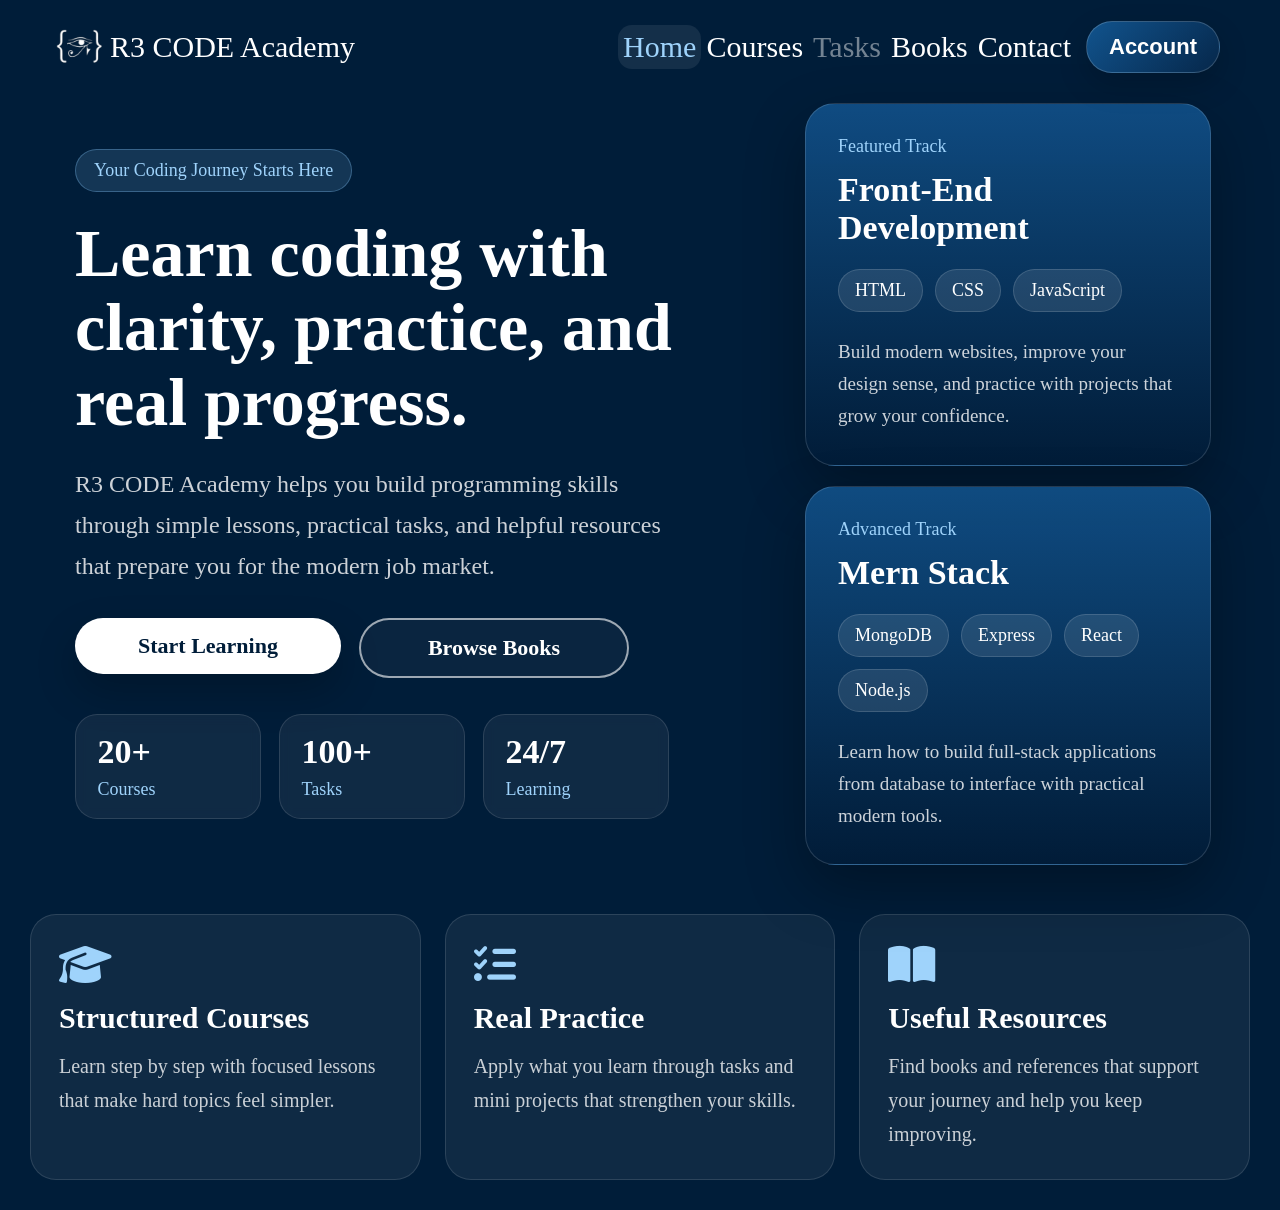
==== commit 32fc9808: "Add courses page with layout and content for various programming languages" ====
--- a/HTML/index.html
+++ b/HTML/index.html
@@ -31,7 +31,7 @@
                 <div id="menuLinks">
 
                     <a href="index.html" class="borderAccount nav-link is-active">Home</a>
-                    <a href="#" class="borderAccount nav-link nav-disabled" aria-disabled="true">Courses</a>
+                    <a href="courses.html" class="borderAccount nav-link">Courses</a>
                     <a href="#" class="borderAccount nav-link nav-disabled" aria-disabled="true">Tasks</a>
                     <a href="books.html" class="borderAccount nav-link">Books</a>
                     <a href="contact.html" class="nav-link">Contact</a>
--- a/CSS/style.css
+++ b/CSS/style.css
@@ -698,7 +698,7 @@
 .singupF{
     background-color: rgba(0, 0, 0, 0.0);
     border: 1px white solid;
-    height: 600px;
+    height: 610px;
     width: 400px;
     color: white;
     display: flex;
@@ -714,7 +714,7 @@
     font-size:40px;
     font-weight: bolder;
     padding: 0;
-    margin: 0 0 30px 0;
+    margin: 30px 0 30px 0;
     
 }
 .singupF input{
@@ -756,6 +756,9 @@
 .singupF .lastbtn{
     margin: 0 0 55px 0;
 }
+.singupF .btns{
+    margin-bottom: 30px;
+}
 /* ======================
     reset password
 ====================== */
@@ -1126,6 +1129,7 @@
 
 .contact-links{
     background: linear-gradient(180deg, rgba(8, 49, 88, 0.94), rgba(1, 24, 47, 0.98));
+    margin-bottom:30px ;
 }
 
 .contact-badge{
@@ -1205,6 +1209,7 @@
     display: grid;
     grid-template-columns: repeat(auto-fit, minmax(140px, 1fr));
     gap: 16px;
+
 }
 
 .contact-link-card{
@@ -1294,3 +1299,87 @@
         font-size: 17px;
     }
 }
+
+/* ======================
+Courses
+====================== */
+.courses-grid{
+    width: min(1200px, calc(100% - 60px));
+    margin: 20px 30px 60px;
+    display: flex;
+    flex-wrap: wrap;
+    justify-content: center;
+    gap: 24px;
+}
+
+.courses-section{
+    width: 320px;
+    min-height: 400px;
+    padding: 32px 24px;
+    box-sizing: border-box;
+    display: flex;
+    flex-direction: column;
+    background: linear-gradient(180deg, rgba(16, 78, 133, 0.95), rgba(1, 28, 56, 0.96));
+    border: 1px solid rgba(255, 255, 255, 0.12);
+    box-shadow: 0 18px 36px rgba(0, 0, 0, 0.22);
+    align-items: center;
+    justify-content: flex-start;
+    gap: 18px;
+    border-radius: 30px;
+    transition: transform 0.25s ease, box-shadow 0.25s ease;
+}
+
+.courses-section:hover{
+    transform: translateY(-4px);
+    box-shadow: 0 24px 42px rgba(0, 0, 0, 0.28);
+}
+
+.courses-section h1{
+    margin: 0;
+    padding: 0;
+    color: #fff;
+}
+
+.courses-section h3{
+    margin: 0;
+    padding: 0;
+    width: 100%;
+    color: rgba(255, 255, 255, 0.74);
+    text-align: center;
+    line-height: 1.7;
+}
+
+.courses-section .btns{
+    display: flex;
+    flex-direction: column;
+    align-items: center;
+    gap: 14px;
+    width: 100%;
+    margin-top: auto;
+}
+
+.courses-section a{
+    display: flex;
+    align-items: center;
+    justify-content: center;
+    text-decoration: none;
+    color: #001D39;
+    width: 100%;
+    min-height: 42px;
+    background-color: #fff;
+    text-align: center;
+    border-radius: 30px;
+    font-size: 20px;
+    font-weight: bolder;
+}
+
+@media (max-width: 700px){
+    .courses-grid{
+        width: calc(100% - 32px);
+        margin: 12px 16px 40px;
+    }
+
+    .courses-section{
+        width: 100%;
+    }
+}
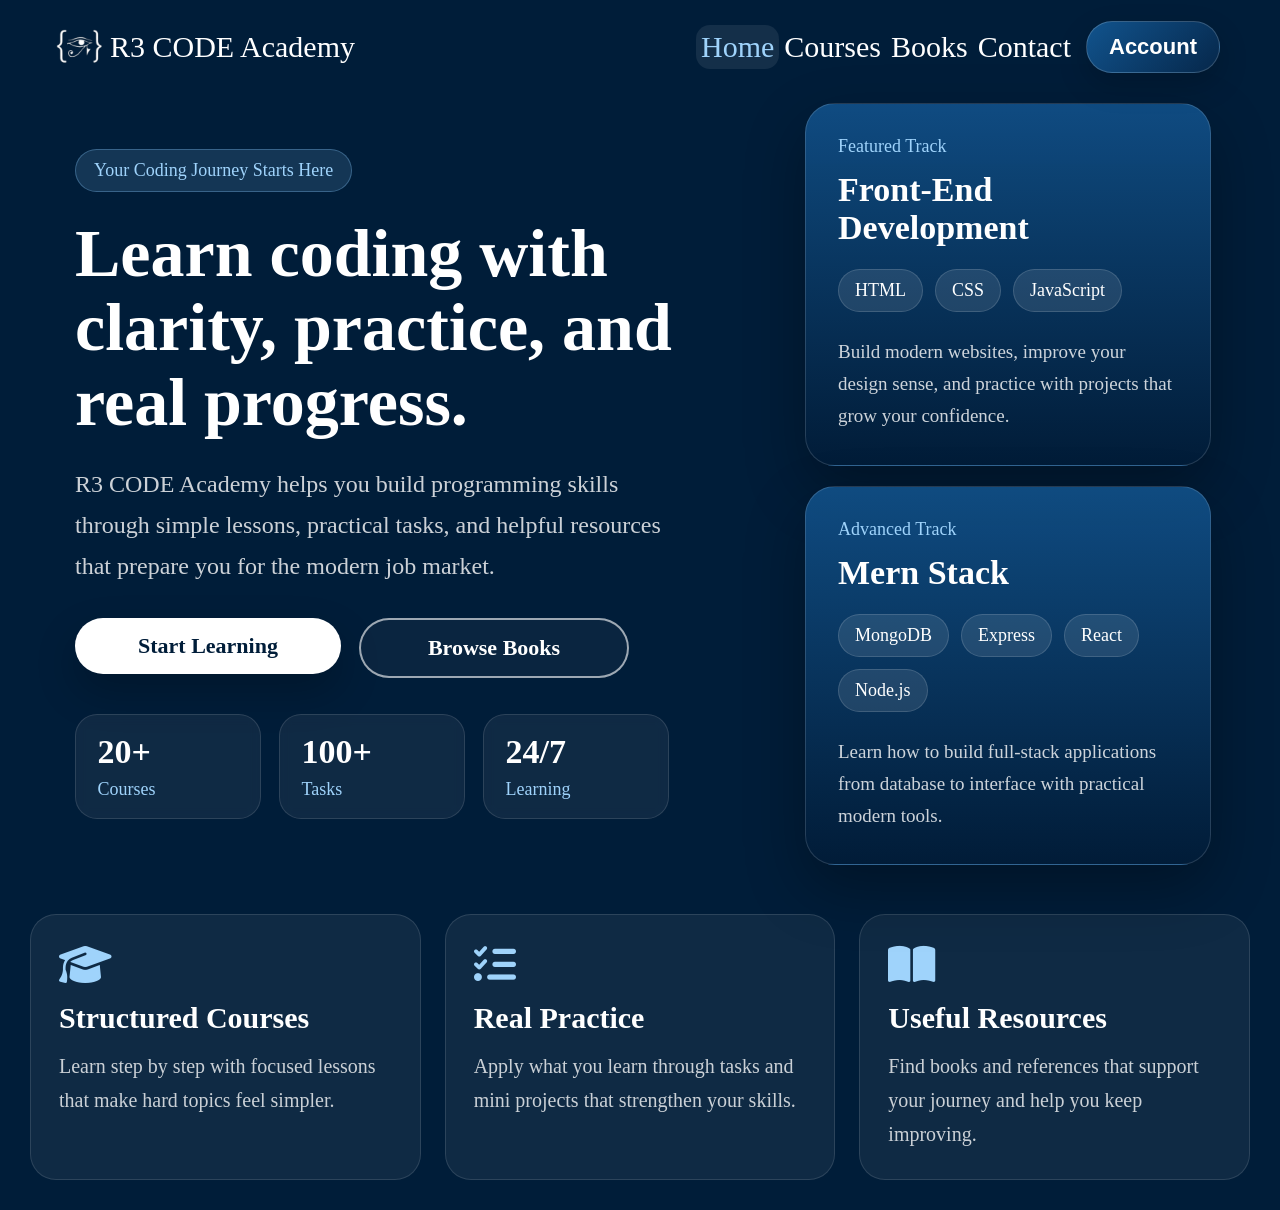
==== commit 57e78e99: "Remove disabled "Tasks" link from navigation across multiple HTML files; update courses grid margin " ====
--- a/HTML/index.html
+++ b/HTML/index.html
@@ -32,7 +32,6 @@
 
                     <a href="index.html" class="borderAccount nav-link is-active">Home</a>
                     <a href="courses.html" class="borderAccount nav-link">Courses</a>
-                    <a href="#" class="borderAccount nav-link nav-disabled" aria-disabled="true">Tasks</a>
                     <a href="books.html" class="borderAccount nav-link">Books</a>
                     <a href="contact.html" class="nav-link">Contact</a>
 
--- a/CSS/style.css
+++ b/CSS/style.css
@@ -1305,7 +1305,8 @@
 ====================== */
 .courses-grid{
     width: min(1200px, calc(100% - 60px));
-    margin: 20px 30px 60px;
+    margin: 20px 30px 0;
+    margin-bottom: 30px;
     display: flex;
     flex-wrap: wrap;
     justify-content: center;
@@ -1376,7 +1377,8 @@
 @media (max-width: 700px){
     .courses-grid{
         width: calc(100% - 32px);
-        margin: 12px 16px 40px;
+        margin: 12px 16px 0;
+        margin-bottom: 30px;
     }
 
     .courses-section{
